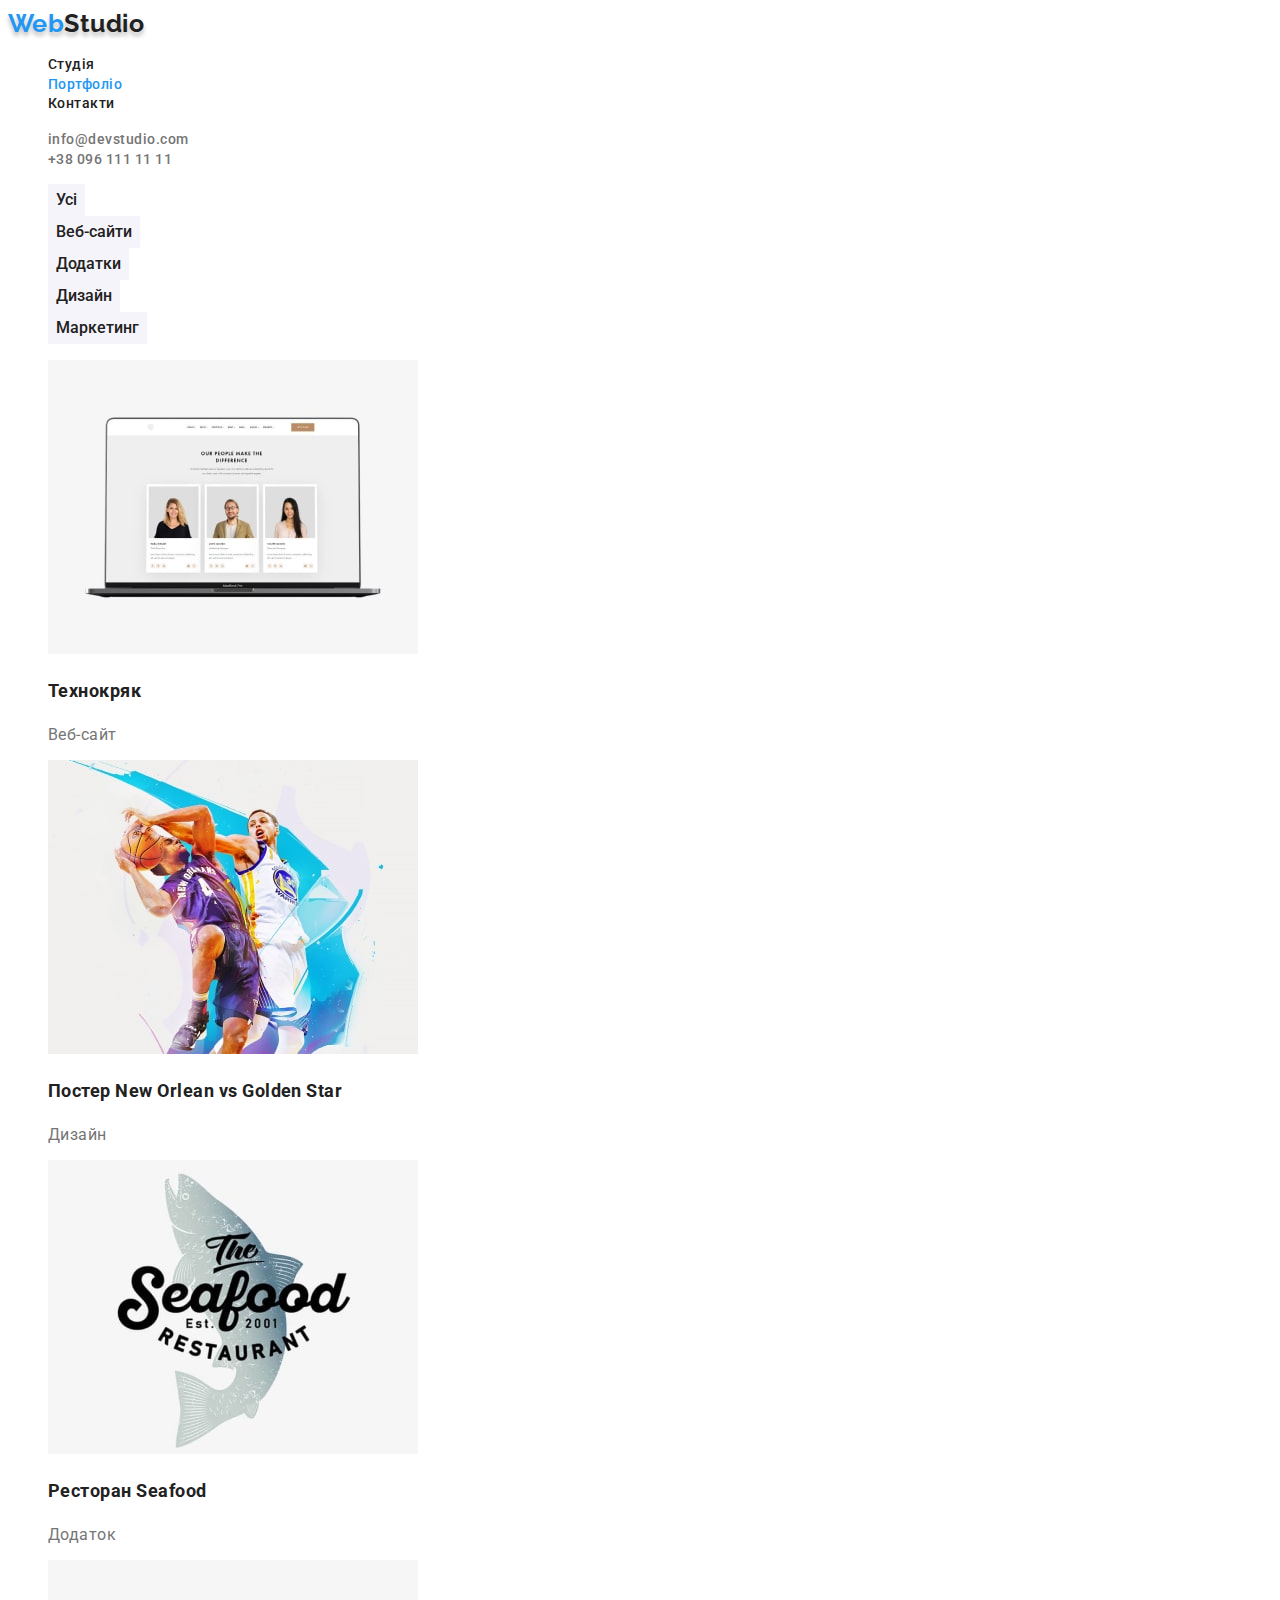
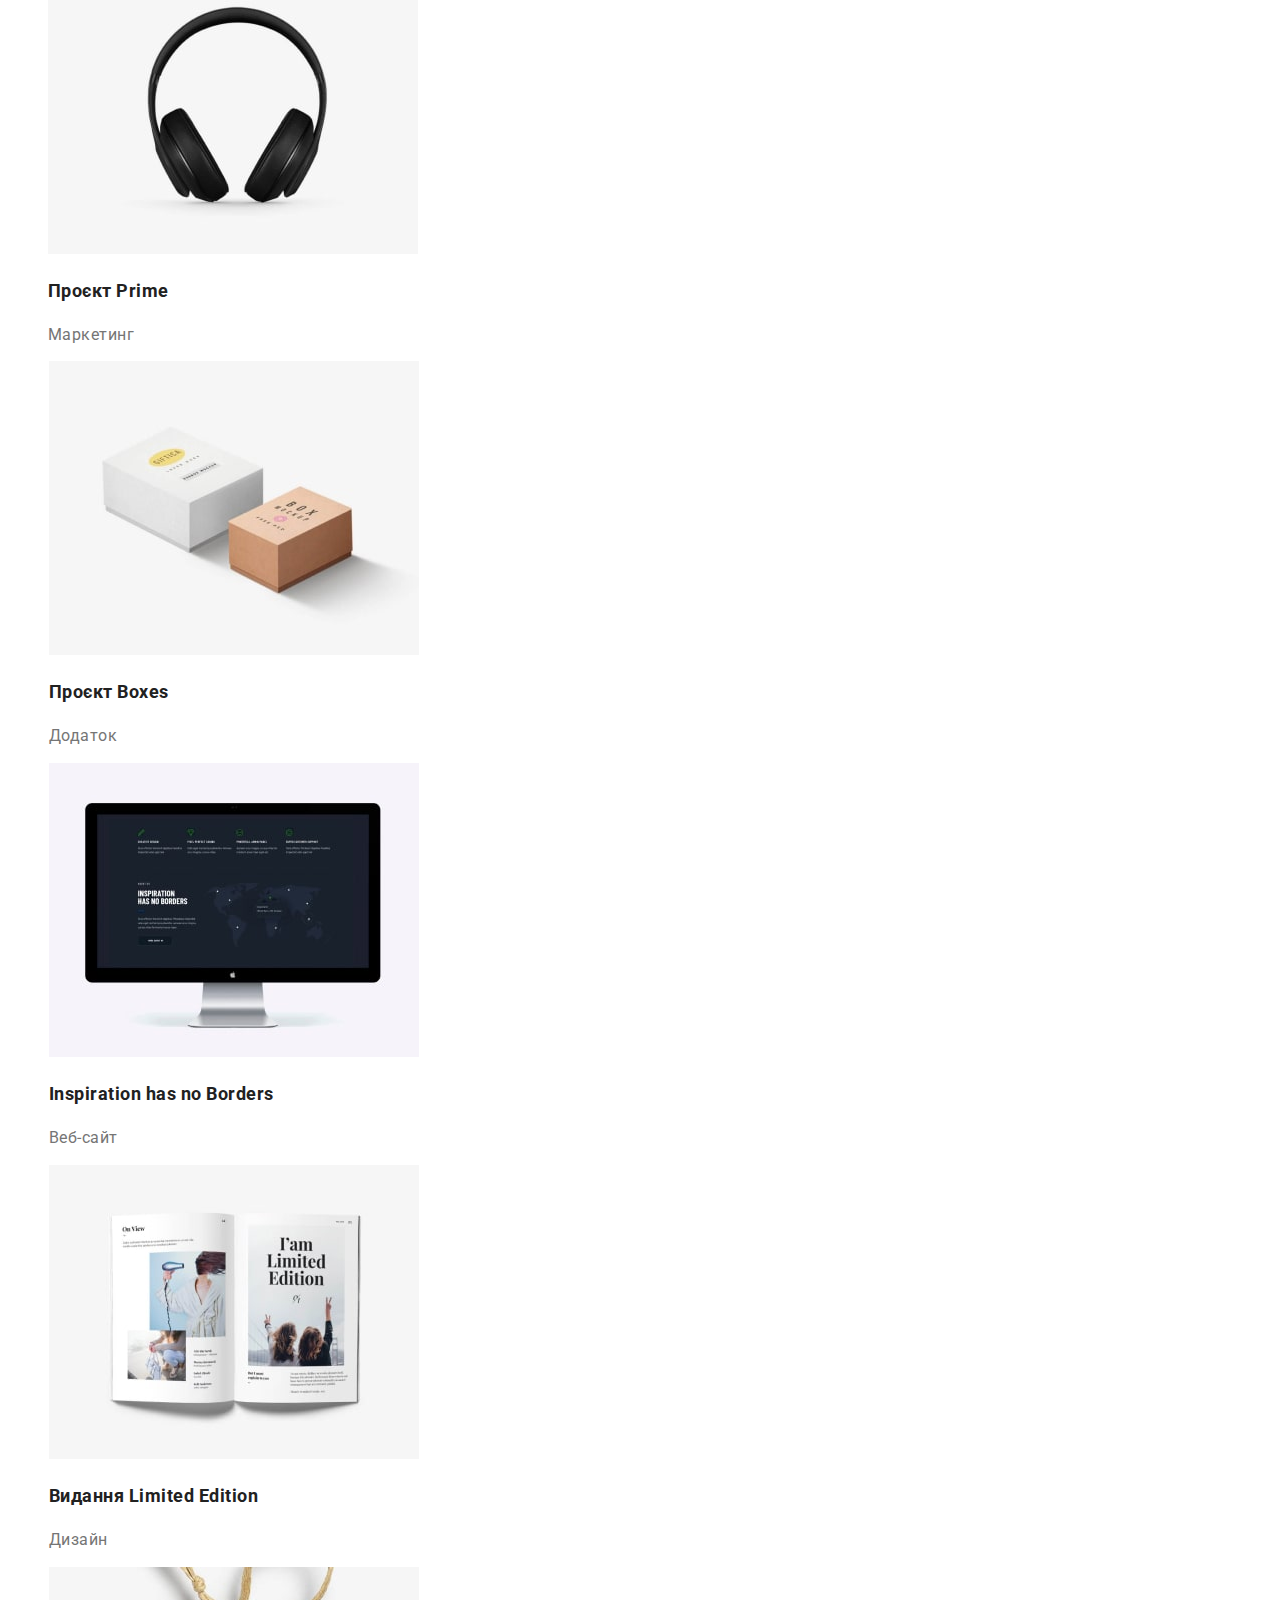
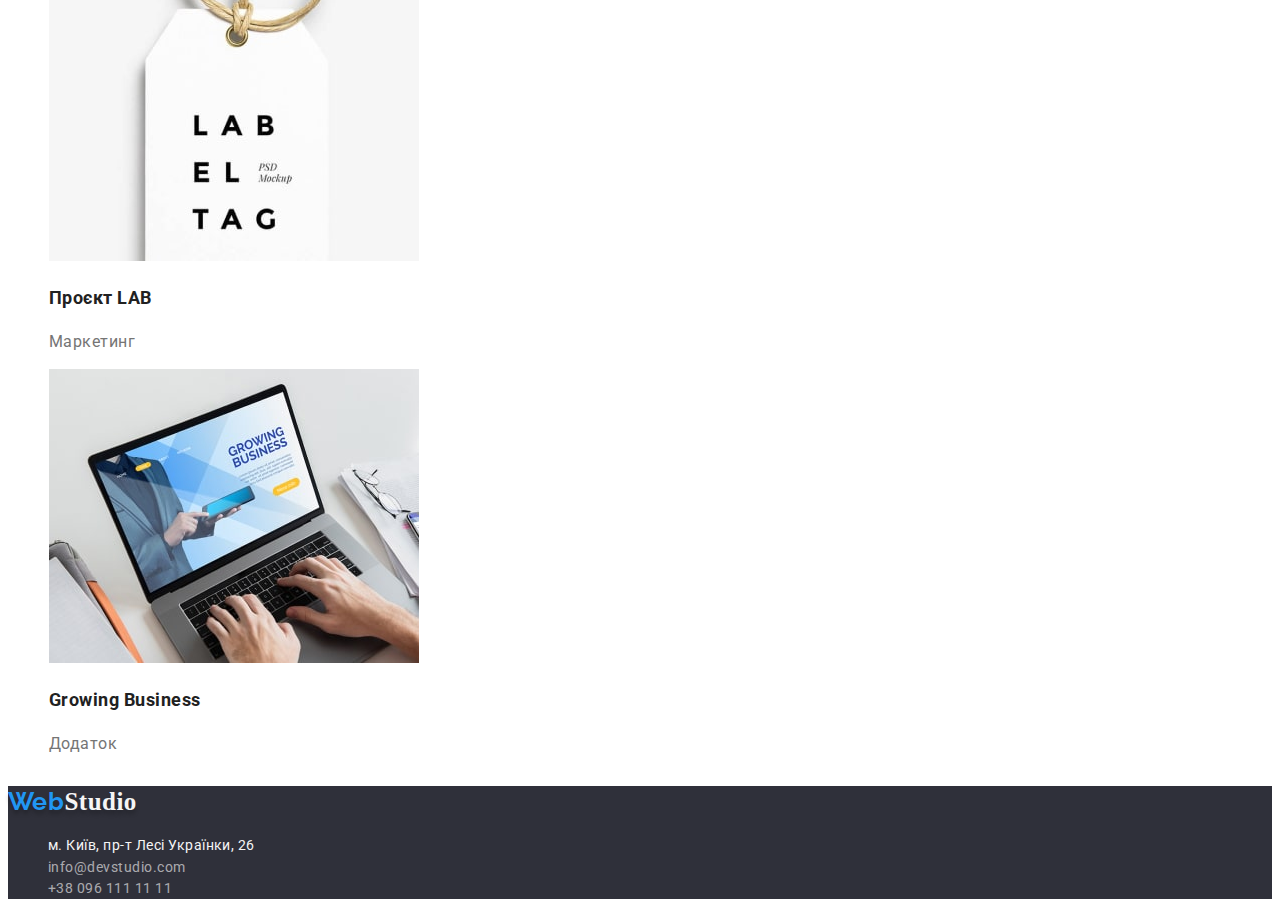
==== portfolio.html @ f878ff9f "Initial commit" ====
<!DOCTYPE html>
<html lang="uk">
<head>
    <meta charset="UTF-8">
    <meta http-equiv="X-UA-Compatible" content="IE=edge">
    <meta name="viewport" content="width=device-width, initial-scale=1.0">
    <title>Portfolio</title>
    <link href="https://fonts.googleapis.com/css2?family=Raleway:ital,wght@1,700&family=Roboto:wght@400;500;700;900&display=swap" rel="stylesheet">
    <link rel="stylesheet" href="./css/styles.css">
</head>
<body>
    <header class="page_header">
        <a href="" class="logo link">Web<span class="part_logo">Studio</span></a>
        <nav>
            <ul class="site_nav">
             <li><a href="./index.html" class="nav_links link">Студія</a></li>
             <li><a href="./portfolio.html" class="nav_links current link">Портфоліо</a></li>
             <li><a href="" class="nav_links link">Контакти</a></li>
              </ul>
            </nav>
            <ul class="auth_nav">
                <li><a href="mailto.info@devstudio.com" class="auth_ref link">info@devstudio.com</a></li>
                <li><a href="tel:+380961111111" class="auth_ref link">+38 096 111 11 11</a></li>
            </ul>
        </header>
        <main>
            <section>
                <h1 hidden>Портфоліо</h1>
<ul>
    <li><button type="button" class="buttons">Усі</button></li>
    <li><button type="button" class="buttons">Веб-сайти</button></li>
    <li><button type="button" class="buttons">Додатки</button></li>
    <li><button type="button" class="buttons">Дизайн</button></li>
    <li><button type="button" class="buttons">Маркетинг</button></li>
</ul>
</section>
<section>
    <ul>
        <li>
            <img src="./images/technokryak.jpg" alt="Технокряк" width="370">
            <h2 class="card_titile">Технокряк</h2>
            <p>Веб-сайт</p>
        </li>
        <li>
            <img src="./images/basketball.jpg" alt="Баскетбольний постер" width="370">
            <h2 class="card_titile">Постер New Orlean vs Golden Star</h2>
            <p>Дизайн</p>
        </li>
        <li>
            <img src="./images/seafood_restaurant.jpg" alt="Ресторан-акула" width="370">
            <h2 class="card_titile">Ресторан Seafood</h2>
            <p>Додаток</p>
        </li>
        <li>
            <img src="./images/headphones.jpg" alt="Навушники" width="370">
            <h2 class="card_titile">Проєкт Prime</h2>
            <p>Маркетинг</p>
        </li>
    </ul>
</section>

<section>
        <ul>
        <li class="card_item">
            <img src="./images/boxes.jpg" alt="Коробки" width="370">
            <h2 class="card_titile">Проєкт Boxes</h2>
            <p>Додаток</p>
        </li>
        <li class="card_item">
            <img src="./images/pc.jpg" alt="Комп'ютер" width="370">
            <h2 lang="en" class="card_titile">Inspiration has no Borders</h2>
            <p>Веб-сайт</p>
        </li>
        <li class="card_item">
            <img src="./images/books.jpg" alt="Журнал" width="370">
            <h2 class="card_titile">Видання Limited Edition</h2>
            <p>Дизайн</p>
        </li>
        <li class="card_item">
            <img src="./images/lab.jpg" alt="Етикетка" width="370">
            <h2 class="card_titile">Проєкт LAB</h2>
            <p>Маркетинг</p>
        </li>
        <li class="card_item">
            <img src="./images/growing_business.jpg" alt="Ноутбук" width="370">
            <h2 lang="en" class="card_titile">Growing Business</h2>
            <p>Додаток</p>
        </li>
    </ul>
</section>
</main>
<footer class="footer">
    <a href ="" class="logo link">Web<span class="spart_logo">Studio</span></a>
    <address class="adress">
        <ul>
            <li><a href="https://www.google.com/maps/place/%D0%B1%D1%83%D0%BB.+%D0%9B%D0%B5%D1%81%D0%B8+%D0%A3%D0%BA%D1%80%D0%B0%D0%B8%D0%BD%D0%BA%D0%B8,+26,+%D0%9A%D0%B8%D0%B5%D0%B2,+02000/@50.4265841,30.5362025,17z/data=!4m13!1m7!3m6!1s0x40d4cf0e033ecbe9:0x57a4dffefec77da0!2z0LHRg9C7LiDQm9C10YHQuCDQo9C60YDQsNC40L3QutC4LCAyNiwg0JrQuNC10LIsIDAyMDAw!3b1!8m2!3d50.4265807!4d30.5383858!3m4!1s0x40d4cf0e033ecbe9:0x57a4dffefec77da0!8m2!3d50.4265807!4d30.5383858?hl=RU" 
                target = «_blank» rel="noopener noreferrer" class="link place">
                         м. Київ, пр-т Лесі Українки, 26</a></li>
            <li><a href="mailto.info@devstudio.com" class="link auth">info@devstudio.com</a></li>
            <li><a href="tel:+380961111111" class="link auth">+38 096 111 11 11</a></li>
        </ul>
        </address>
   </footer>
</body>
</html>
---- css/styles.css ----
/*цвет основного текста #212121 */
/*вторичний цвет текста #757575*/
/* белий #F5F5F5 */
/* акцент #2196F3 */
/* вторичний цвет фона #F5F4FA */


:root{
    --primary-text-color:#757575;
    --title-text-color:#212121;
    --accent-color:#2196F3;
    --background-hero: #2F303A;
    --white:#fff;
    --primary-background: #F5F5F5;
    --secondary-background:#F5F4FA;
    --shadow:rgba(0, 0, 0, 0.25);
}


body{
background-color:var(--white);
color: var(--primary-text-color) ;
font-family:Roboto, sans-serif;
letter-spacing: 0.03em;
}

/*Хедер*/

ul {
    list-style:none;
}


.logo{
    color: var(--accent-color);
    font-family:Raleway, sans-serif;
    font-weight: 700;
    font-size: 25px;
    line-height: calc(30/25);
    text-shadow: var(--shadow);
    text-shadow: 0px 4px 4px var(--shadow);
}
.link,
.adress,
.auth{
   text-decoration: none; 
}

.part_logo{
    color:var(--title-text-color);
    
}

.nav_links{
    color: var(--title-text-color);
    font-weight: 500;
    font-size: 14px;
    line-height: calc(16/12);
}

.nav_links:hover,
.nav_links:focus{
color: var(--accent-color);
}

.nav_links.current{
    color: var(--accent-color);
}

.auth_ref{
    color: var(--primary-text-color);
    text-decoration:none ;
    font-weight: 500;
    font-size: 14px;
    line-height: calc(16/12);
}
.auth_ref:hover,
.auth_ref:focus{
color: var(--accent-color);
}

/*Секція хіро*/

.main_title{
    color: var(--primary-background);
    font-weight: 900;
    font-size: 44px;
    line-height: calc(60/44);
    text-align: center;
}

.hero,
.footer{
     background-color: var(--background-hero);
}

.button{
color: var(--primary-background);
background-color: var(--accent-color);
border-color: transparent;
font-family: inherit;
cursor: pointer;
font-weight: 700;
font-size: 16px;
line-height: 30px;
display: flex;
align-items: center;
text-align: center;
letter-spacing: 0.06em;
}

.buttons{
    color: var(--title-text-color);
    background-color: var(--secondary-background);
    border-color: transparent;
    font-family: inherit;
    cursor: pointer;
    font-weight: 500;
    font-size: 16px;
    line-height: calc(26/16);
    text-align: center;
}
.buttons:hover,
.buttons:focus{
    color: var(--primary-background);
    background-color: var(--accent-color);
    border-color: transparent;
}

.section_title,
.features_title{
  color: var(--title-text-color);  
}

/*Секція фічі*/
.features_title{
    font-size: 14px;
    line-height: calc(16/14);
    text-transform: uppercase;
}
.features_title,
.team_member{
    color: var(--title-text-color);
}

.features_text,
.team_text{
    color: var(--primary-text-color);
}
.features_text{
    font-size: 14px;
    line-height: calc(24/14);
}
/*Секція картинок*/
.section_title{
font-size: 36px;
line-height: calc(42/36);
text-align: center;
}
/*Наша команда*/
.picture{
    background: var(--white);
    box-shadow: 0px 1px 3px rgba(0, 0, 0, 0.12), 0px 1px 1px rgba(0, 0, 0, 0.14), 0px 2px 1px rgba(0, 0, 0, 0.2);
    border-radius: 0px 0px 4px 4px;
}
.team_section{
background-color:var(--secondary-background);
}
.section_title{
    font-size: 36px;
    line-height: calc(42/36);
    text-align: center;
}
.team_member{
    font-size: 16px;
    line-height: calc(19/16);
    text-align: center;
}
.team_text{
    font-size: 16px;
    line-height: calc(19/16);
    text-align: center;
}

/*Футер*/
.spart_logo{
    color: var(--primary-background);
    font-family: Raleway sans-serif;
    font-weight: 700;
    font-size: 25px;
    line-height: calc(30/25);
}

.place{
    color: var(--primary-background);
    font-style: normal;
    font-weight: 400;
    font-size: 14px;
    line-height: calc(24/14);
}

.auth{
font-style: normal;
font-weight: 400;
font-size: 14px;
line-height: calc(21/14);
color: rgba(255, 255, 255, 0.6);
}
.place:hover,
.auth:hover{
    color: var(--accent-color);
}

/* Друга сторінка*/
.card_item{
    background: var(--white);
    border: 1px solid var(--white);
}
.card_titile{
color: var(--title-text-color);
font-weight: 700;
font-size: 18px;
line-height: calc(36/18);
}
.card_text{
color: var(--primary-text-color);
font-weight: 400;
font-size: 16px;
line-height: calc(30/16);
}
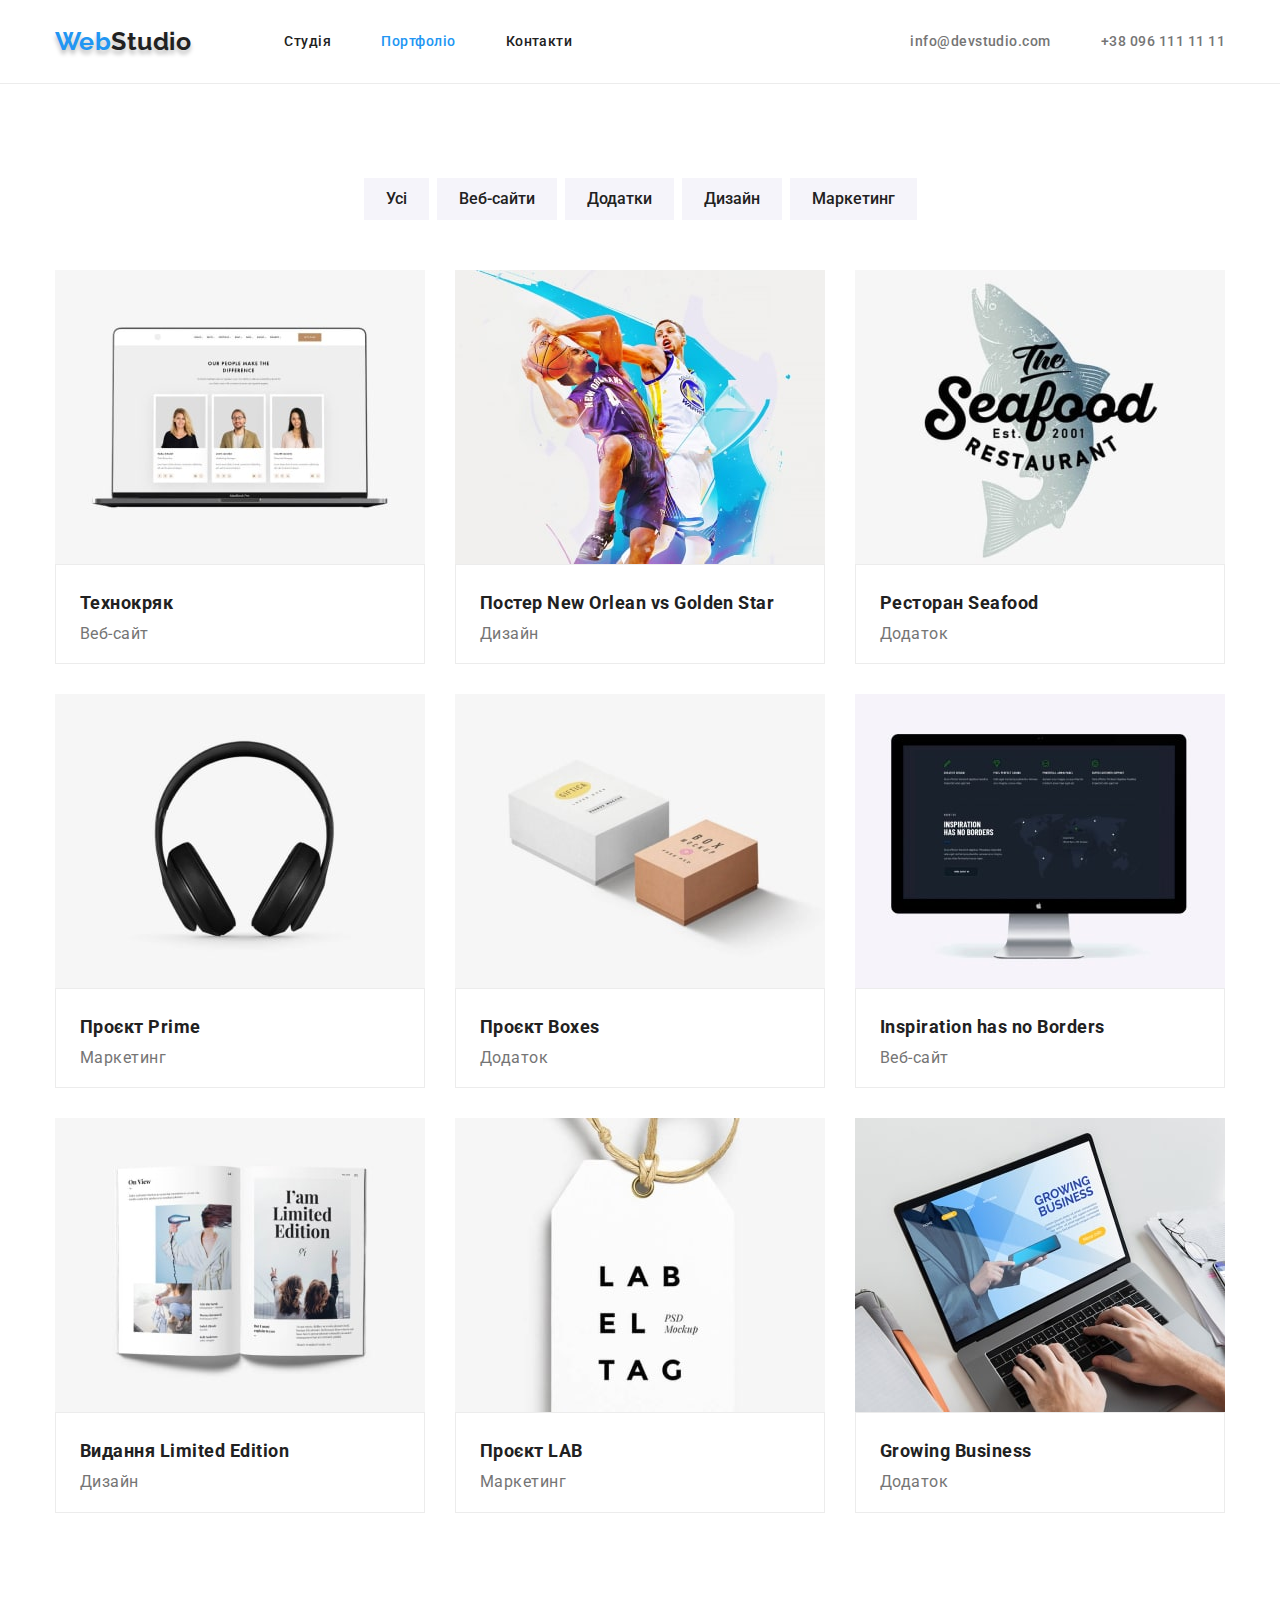
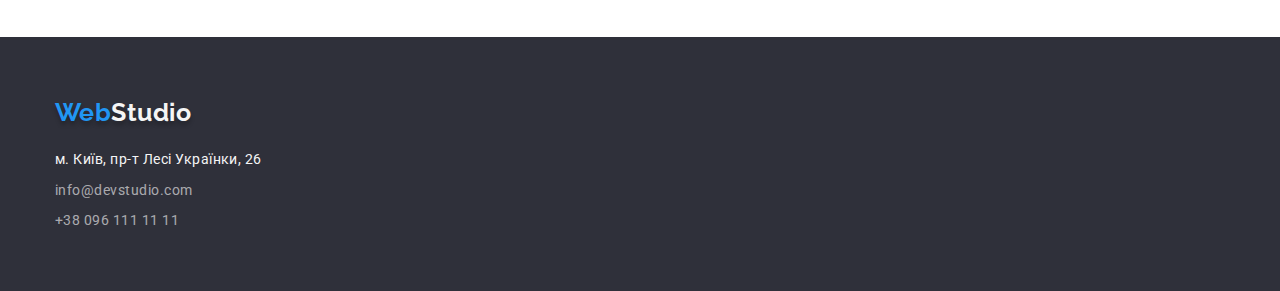
==== commit cb367ff6: "task3" ====
--- a/portfolio.html
+++ b/portfolio.html
@@ -6,100 +6,124 @@
     <meta name="viewport" content="width=device-width, initial-scale=1.0">
     <title>Portfolio</title>
     <link href="https://fonts.googleapis.com/css2?family=Raleway:ital,wght@1,700&family=Roboto:wght@400;500;700;900&display=swap" rel="stylesheet">
+    <link rel="stylesheet" href="https://cdnjs.cloudflare.com/ajax/libs/modern-normalize/1.1.0/modern-normalize.min.css">
     <link rel="stylesheet" href="./css/styles.css">
 </head>
 <body>
     <header class="page_header">
-        <a href="" class="logo link">Web<span class="part_logo">Studio</span></a>
-        <nav>
-            <ul class="site_nav">
-             <li><a href="./index.html" class="nav_links link">Студія</a></li>
-             <li><a href="./portfolio.html" class="nav_links current link">Портфоліо</a></li>
-             <li><a href="" class="nav_links link">Контакти</a></li>
+        <div class="port_line">
+        <div class="container header_block">
+             <a href="" class="logo link">Web<span class="part_logo">Studio</span></a>
+             <nav>
+           <ul class="site_nav">
+                 <li class="nav_item"><a href="./index.html" class="nav_links  link">Студія</a></li>
+                 <li class="nav_item"><a href="./portfolio.html" class="nav_links current link">Портфоліо</a></li>
+                 <li class="nav_item"><a href="" class="nav_links link">Контакти</a></li>
               </ul>
             </nav>
-            <ul class="auth_nav">
-                <li><a href="mailto.info@devstudio.com" class="auth_ref link">info@devstudio.com</a></li>
-                <li><a href="tel:+380961111111" class="auth_ref link">+38 096 111 11 11</a></li>
-            </ul>
-        </header>
+             <ul class="auth_nav">
+                <li class="auth_item"><a href="mailto.info@devstudio.com" class="auth_ref link">info@devstudio.com</a></li>
+                <li class="auth_item"><a href="tel:+380961111111" class="auth_ref link">+38 096 111 11 11</a></li>
+             </ul>
+        </div>
+    </div>
+        </header>    
         <main>
-            <section>
-                <h1 hidden>Портфоліо</h1>
-<ul>
-    <li><button type="button" class="buttons">Усі</button></li>
-    <li><button type="button" class="buttons">Веб-сайти</button></li>
-    <li><button type="button" class="buttons">Додатки</button></li>
-    <li><button type="button" class="buttons">Дизайн</button></li>
-    <li><button type="button" class="buttons">Маркетинг</button></li>
+            <section class="section">
+                <div class="container">
+              <h1 hidden>Портфоліо</h1>
+              <ul class="blist">
+    <li class="bitem"><button type="button" class="buttons">Усі</button></li>
+    <li class="bitem"><button type="button" class="buttons">Веб-сайти</button></li>
+    <li class="bitem"><button type="button" class="buttons">Додатки</button></li>
+    <li class="bitem"><button type="button" class="buttons">Дизайн</button></li>
+    <li class="bitem"><button type="button" class="buttons">Маркетинг</button></li>
 </ul>
-</section>
-<section>
-    <ul>
-        <li>
+    <ul class="card_list">
+        <li class="card_item">
             <img src="./images/technokryak.jpg" alt="Технокряк" width="370">
+            <div class="card_box">
             <h2 class="card_titile">Технокряк</h2>
             <p>Веб-сайт</p>
+        </div>
         </li>
-        <li>
+        <li class="card_item">
             <img src="./images/basketball.jpg" alt="Баскетбольний постер" width="370">
+            <div class="card_box">
             <h2 class="card_titile">Постер New Orlean vs Golden Star</h2>
             <p>Дизайн</p>
+        </div>
         </li>
-        <li>
+        <li class="card_item">
             <img src="./images/seafood_restaurant.jpg" alt="Ресторан-акула" width="370">
+            <div class="card_box">
             <h2 class="card_titile">Ресторан Seafood</h2>
             <p>Додаток</p>
+        </div>
+        </ul>
         </li>
-        <li>
+        <ul class="card_list">
+        <li class="card_item">
             <img src="./images/headphones.jpg" alt="Навушники" width="370">
+            <div class="card_box">
             <h2 class="card_titile">Проєкт Prime</h2>
             <p>Маркетинг</p>
+        </div>
         </li>
-    </ul>
-</section>
-
-<section>
-        <ul>
         <li class="card_item">
             <img src="./images/boxes.jpg" alt="Коробки" width="370">
+            <div class="card_box">
             <h2 class="card_titile">Проєкт Boxes</h2>
             <p>Додаток</p>
+        </div>
         </li>
         <li class="card_item">
             <img src="./images/pc.jpg" alt="Комп'ютер" width="370">
+            <div class="card_box">
             <h2 lang="en" class="card_titile">Inspiration has no Borders</h2>
             <p>Веб-сайт</p>
+        </div>
+        </ul>
         </li>
+        <ul class="card_list">
         <li class="card_item">
             <img src="./images/books.jpg" alt="Журнал" width="370">
+            <div class="card_box">
             <h2 class="card_titile">Видання Limited Edition</h2>
             <p>Дизайн</p>
+        </div>
         </li>
         <li class="card_item">
             <img src="./images/lab.jpg" alt="Етикетка" width="370">
+            <div class="card_box">
             <h2 class="card_titile">Проєкт LAB</h2>
             <p>Маркетинг</p>
+        </div>
         </li>
         <li class="card_item">
             <img src="./images/growing_business.jpg" alt="Ноутбук" width="370">
+            <div class="card_box">
             <h2 lang="en" class="card_titile">Growing Business</h2>
             <p>Додаток</p>
+        </div>
+        </ul>
         </li>
     </ul>
+</div>
 </section>
 </main>
 <footer class="footer">
-    <a href ="" class="logo link">Web<span class="spart_logo">Studio</span></a>
+    <div class="container">
+    <a href ="" class="logo flogo link">Web<span class="spart_logo">Studio</span></a>
     <address class="adress">
-        <ul>
-            <li><a href="https://www.google.com/maps/place/%D0%B1%D1%83%D0%BB.+%D0%9B%D0%B5%D1%81%D0%B8+%D0%A3%D0%BA%D1%80%D0%B0%D0%B8%D0%BD%D0%BA%D0%B8,+26,+%D0%9A%D0%B8%D0%B5%D0%B2,+02000/@50.4265841,30.5362025,17z/data=!4m13!1m7!3m6!1s0x40d4cf0e033ecbe9:0x57a4dffefec77da0!2z0LHRg9C7LiDQm9C10YHQuCDQo9C60YDQsNC40L3QutC4LCAyNiwg0JrQuNC10LIsIDAyMDAw!3b1!8m2!3d50.4265807!4d30.5383858!3m4!1s0x40d4cf0e033ecbe9:0x57a4dffefec77da0!8m2!3d50.4265807!4d30.5383858?hl=RU" 
+        <ul class="adress_list">
+            <li class="adress_item"><a href="https://www.google.com/maps/place/%D0%B1%D1%83%D0%BB.+%D0%9B%D0%B5%D1%81%D0%B8+%D0%A3%D0%BA%D1%80%D0%B0%D0%B8%D0%BD%D0%BA%D0%B8,+26,+%D0%9A%D0%B8%D0%B5%D0%B2,+02000/@50.4265841,30.5362025,17z/data=!4m13!1m7!3m6!1s0x40d4cf0e033ecbe9:0x57a4dffefec77da0!2z0LHRg9C7LiDQm9C10YHQuCDQo9C60YDQsNC40L3QutC4LCAyNiwg0JrQuNC10LIsIDAyMDAw!3b1!8m2!3d50.4265807!4d30.5383858!3m4!1s0x40d4cf0e033ecbe9:0x57a4dffefec77da0!8m2!3d50.4265807!4d30.5383858?hl=RU" 
                 target = «_blank» rel="noopener noreferrer" class="link place">
                          м. Київ, пр-т Лесі Українки, 26</a></li>
-            <li><a href="mailto.info@devstudio.com" class="link auth">info@devstudio.com</a></li>
-            <li><a href="tel:+380961111111" class="link auth">+38 096 111 11 11</a></li>
+            <li class="adress_item_sec"><a href="mailto.info@devstudio.com" class="link auth">info@devstudio.com</a></li>
+            <li class="adress_item_sec"><a href="tel:+380961111111" class="link auth">+38 096 111 11 11</a></li>
         </ul>
         </address>
-   </footer>
+    </div>
 </body>
 </html>--- a/css/styles.css
+++ b/css/styles.css
@@ -4,6 +4,23 @@
 /* акцент #2196F3 */
 /* вторичний цвет фона #F5F4FA */
 
+html{
+    box-sizing: border-box;
+}
+img {
+    display: block;
+    max-width: 100%;
+    height: auto;
+  }
+  h1,h2,h3,a,p,li{
+    margin-top: 0;
+    margin-bottom: 0;
+  }
+*,
+*::after,
+*::before{
+    box-sizing: inherit;
+}
 
 :root{
     --primary-text-color:#757575;
@@ -14,26 +31,50 @@
     --primary-background: #F5F5F5;
     --secondary-background:#F5F4FA;
     --shadow:rgba(0, 0, 0, 0.25);
+    --line: #ECECEC;
 }
 
 
 body{
+margin: 0;
 background-color:var(--white);
 color: var(--primary-text-color) ;
 font-family:Roboto, sans-serif;
 letter-spacing: 0.03em;
 }
+.section.no_padding{
+    padding-top: 0;
+    padding-bottom: 0;
+}
+.section{
+    padding-top: 94px;
+    padding-bottom: 94px;
+}
+
+.container{
+    width: 1200px;
+    padding-left: 15px;
+    padding-right: 15px;
+    margin: 0 auto;
+
+}
 
 /*Хедер*/
+.header_block{
+    display: flex;
+    align-items: center;
+}
 
 ul {
     list-style:none;
+    padding: 0;
+    margin: 0;
 }
 
 
 .logo{
     color: var(--accent-color);
-    font-family:Raleway, sans-serif;
+    font-family:Raleway,serif;
     font-weight: 700;
     font-size: 25px;
     line-height: calc(30/25);
@@ -50,12 +91,22 @@
     color:var(--title-text-color);
     
 }
-
+.site_nav{
+    display: flex;
+    margin-left: 93px;
+}
+.site_nav .nav_item:not(:last-child){
+    margin-right:50px;
+   
+}
 .nav_links{
+    display: block;
     color: var(--title-text-color);
     font-weight: 500;
     font-size: 14px;
     line-height: calc(16/12);
+    padding-top: 32px;
+    padding-bottom: 32px;
 }
 
 .nav_links:hover,
@@ -66,13 +117,22 @@
 .nav_links.current{
     color: var(--accent-color);
 }
-
+.auth_nav{
+    display: flex;
+    margin-left: auto;
+}
+.auth_nav .auth_item + .auth_item{
+    margin-left: 50px; 
+}
 .auth_ref{
     color: var(--primary-text-color);
     text-decoration:none ;
     font-weight: 500;
     font-size: 14px;
     line-height: calc(16/12);
+    padding-top: 32px;
+    padding-bottom: 32px;
+    display: block;
 }
 .auth_ref:hover,
 .auth_ref:focus{
@@ -87,14 +147,24 @@
     font-size: 44px;
     line-height: calc(60/44);
     text-align: center;
-}
-
+    margin-top: 0;
+    margin-bottom: 0;
+    
+}
 .hero,
 .footer{
-     background-color: var(--background-hero);
-}
+    background-color: var(--background-hero);
+
+}
+
+.hero{
+    padding-top: 200px;
+    padding-bottom: 200px;
+    text-align: center;
+ }
 
 .button{
+display: inline-block;
 color: var(--primary-background);
 background-color: var(--accent-color);
 border-color: transparent;
@@ -103,10 +173,154 @@
 font-weight: 700;
 font-size: 16px;
 line-height: 30px;
-display: flex;
-align-items: center;
+letter-spacing: 0.06em;
+padding: 10px 32px;
+box-shadow: 0px 4px 4px rgba(0, 0, 0, 0.15);
+border-radius: 4px;
+min-width: 220px;
+max-height: 50px;
+margin-top: 30px;
+
+}
+
+
+.section_title,
+.features_title{
+  color: var(--title-text-color);  
+}
+
+/*Секція фічі*/
+.features{
+    display: flex;
+    align-items: center;
+}
+/*.features_item{
+    display: flex;
+    margin: auto;
+}*/
+
+.features .features_item+.features_item{
+margin-left: 30px;
+}
+.features_title{
+    font-size: 14px;
+    line-height: calc(16/14);
+    text-transform: uppercase;
+    margin-bottom: 10px;
+}
+.features_title,
+.team_member{
+    color: var(--title-text-color);
+}
+
+.features_text,
+.team_text{
+    color: var(--primary-text-color);
+}
+.features_text{
+    font-size: 14px;
+    line-height: calc(24/14);
+}
+/*Секція картинок*/
+.we_do{
+    display: flex;
+}
+.we_do .we_do_item+.we_do_item{
+margin-left: 30px;
+}
+.section_title{
+font-size: 36px;
+margin-top: 0;
+margin-bottom: 50px;
+line-height: calc(42/36);
 text-align: center;
-letter-spacing: 0.06em;
+
+}
+/*Наша команда*/
+.piclist{
+    display: flex;
+}
+.picture{
+    background: var(--white);
+    box-shadow: 0px 1px 3px rgba(0, 0, 0, 0.12), 0px 1px 1px rgba(0, 0, 0, 0.14), 0px 2px 1px rgba(0, 0, 0, 0.2);
+    border-radius: 0px 0px 4px 4px;
+    padding-bottom: 30px;
+}
+
+.piclist .picture+.picture{
+    margin-left: 30px;
+}
+.team_section{
+background-color:var(--secondary-background);
+}
+
+.team_member{
+    font-size: 16px;
+    line-height: calc(19/16);
+    text-align: center;
+    margin-top: 30px;
+    margin-bottom: 10px;
+}
+.team_text{
+    font-size: 16px;
+    line-height: calc(19/16);
+    text-align: center;
+}
+
+/*Футер*/
+.adress_list{
+    margin-top: 20px;
+}
+.footer{
+    padding-bottom: 60px;
+    padding-top: 60px;
+}
+
+.spart_logo{
+    color: var(--primary-background);
+    font-family: Raleway,sans-serif;
+    font-weight: 700;
+    font-size: 25px;
+    line-height: calc(30/25);
+}
+
+.place{
+    color: var(--primary-background);
+    font-style: normal;
+    font-weight: 400;
+    font-size: 14px;
+    line-height: calc(24/14);
+    margin-bottom: 9px;
+ 
+}
+.adress_item{
+    margin-bottom: 9px;
+}
+.adress_item_sec:not(:last-child){
+    margin-bottom: 9px;
+}
+.auth{
+font-style: normal;
+font-weight: 400;
+font-size: 14px;
+line-height: calc(21/14);
+color: rgba(255, 255, 255, 0.6);
+margin-bottom: 9px;
+
+}
+
+.place:hover,
+.auth:hover{
+    color: var(--accent-color);
+}
+
+/* Друга сторінка*/
+.port_line{
+    border-bottom: 1px solid var(--line);
+}
+.blist{
+    display: flex;
+    justify-content: center;
 }
 
 .buttons{
@@ -118,113 +332,51 @@
     font-weight: 500;
     font-size: 16px;
     line-height: calc(26/16);
-    text-align: center;
-}
+    margin-bottom: 50px;
+    padding: 6px 20px;
+    
+}
+.blist .bitem:not(:first-child){
+margin-left: 8px;
+}
+
 .buttons:hover,
 .buttons:focus{
     color: var(--primary-background);
     background-color: var(--accent-color);
     border-color: transparent;
 }
-
-.section_title,
-.features_title{
-  color: var(--title-text-color);  
-}
-
-/*Секція фічі*/
-.features_title{
-    font-size: 14px;
-    line-height: calc(16/14);
-    text-transform: uppercase;
-}
-.features_title,
-.team_member{
-    color: var(--title-text-color);
-}
-
-.features_text,
-.team_text{
-    color: var(--primary-text-color);
-}
-.features_text{
-    font-size: 14px;
-    line-height: calc(24/14);
-}
-/*Секція картинок*/
-.section_title{
-font-size: 36px;
-line-height: calc(42/36);
-text-align: center;
-}
-/*Наша команда*/
-.picture{
-    background: var(--white);
-    box-shadow: 0px 1px 3px rgba(0, 0, 0, 0.12), 0px 1px 1px rgba(0, 0, 0, 0.14), 0px 2px 1px rgba(0, 0, 0, 0.2);
-    border-radius: 0px 0px 4px 4px;
-}
-.team_section{
-background-color:var(--secondary-background);
-}
-.section_title{
-    font-size: 36px;
-    line-height: calc(42/36);
-    text-align: center;
-}
-.team_member{
-    font-size: 16px;
-    line-height: calc(19/16);
-    text-align: center;
-}
-.team_text{
-    font-size: 16px;
-    line-height: calc(19/16);
-    text-align: center;
-}
-
-/*Футер*/
-.spart_logo{
-    color: var(--primary-background);
-    font-family: Raleway sans-serif;
-    font-weight: 700;
-    font-size: 25px;
-    line-height: calc(30/25);
-}
-
-.place{
-    color: var(--primary-background);
-    font-style: normal;
-    font-weight: 400;
-    font-size: 14px;
-    line-height: calc(24/14);
-}
-
-.auth{
-font-style: normal;
-font-weight: 400;
-font-size: 14px;
-line-height: calc(21/14);
-color: rgba(255, 255, 255, 0.6);
-}
-.place:hover,
-.auth:hover{
-    color: var(--accent-color);
-}
-
-/* Друга сторінка*/
+.card_list{
+    display: flex;
+    flex-wrap: wrap;
+}
 .card_item{
     background: var(--white);
-    border: 1px solid var(--white);
-}
+   }
+.card_box{
+     border: 1px solid var(--line);
+     padding-bottom: 20px;
+     padding-left: 24px; 
+}
+.card_list .card_item+.card_item{
+    margin-left: auto;
+}
+.card_item{
+    margin-bottom: 30px;
+}
+
 .card_titile{
 color: var(--title-text-color);
 font-weight: 700;
 font-size: 18px;
 line-height: calc(36/18);
+margin-top: 20px;
+margin-bottom: 4px;
 }
 .card_text{
 color: var(--primary-text-color);
 font-weight: 400;
 font-size: 16px;
 line-height: calc(30/16);
+
 }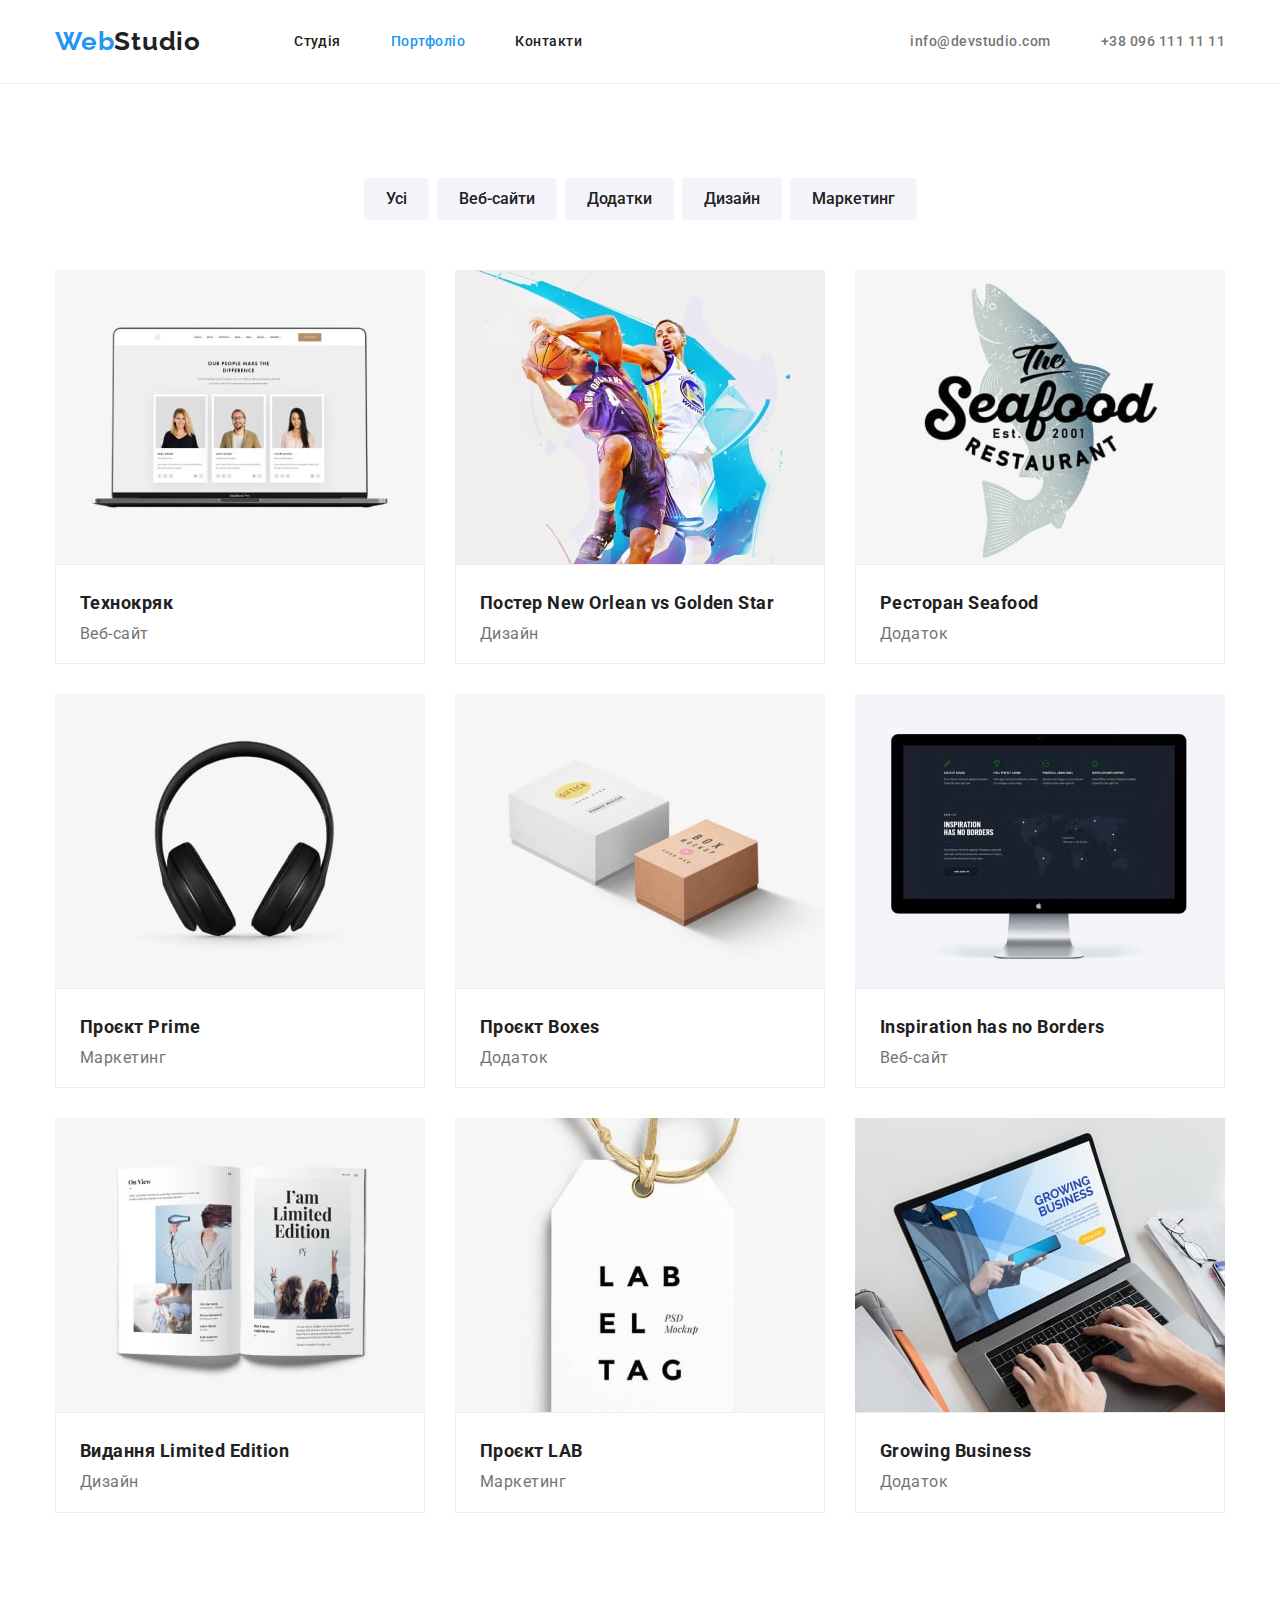
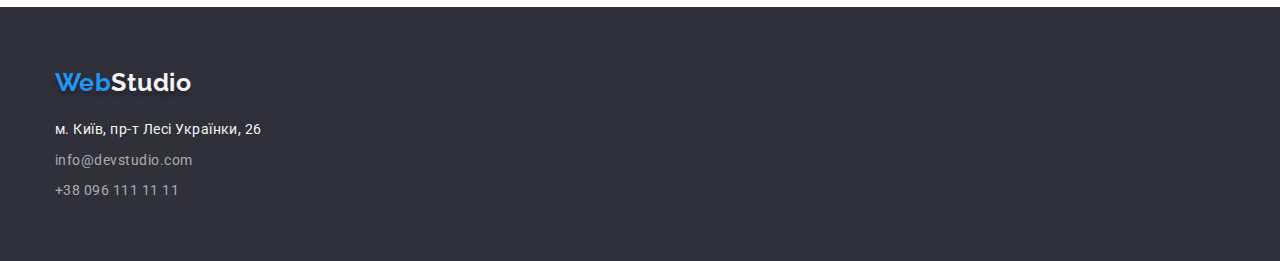
==== commit 62b81add: "update1" ====
--- a/portfolio.html
+++ b/portfolio.html
@@ -13,7 +13,7 @@
     <header class="page_header">
         <div class="port_line">
         <div class="container header_block">
-             <a href="" class="logo link">Web<span class="part_logo">Studio</span></a>
+             <a href="" class="logo link port_logo">Web<span class="part_logo">Studio</span></a>
              <nav>
            <ul class="site_nav">
                  <li class="nav_item"><a href="./index.html" class="nav_links  link">Студія</a></li>
@@ -60,9 +60,7 @@
             <h2 class="card_titile">Ресторан Seafood</h2>
             <p>Додаток</p>
         </div>
-        </ul>
         </li>
-        <ul class="card_list">
         <li class="card_item">
             <img src="./images/headphones.jpg" alt="Навушники" width="370">
             <div class="card_box">
@@ -83,9 +81,7 @@
             <h2 lang="en" class="card_titile">Inspiration has no Borders</h2>
             <p>Веб-сайт</p>
         </div>
-        </ul>
         </li>
-        <ul class="card_list">
         <li class="card_item">
             <img src="./images/books.jpg" alt="Журнал" width="370">
             <div class="card_box">
@@ -106,7 +102,6 @@
             <h2 lang="en" class="card_titile">Growing Business</h2>
             <p>Додаток</p>
         </div>
-        </ul>
         </li>
     </ul>
 </div>
--- a/css/styles.css
+++ b/css/styles.css
@@ -4,9 +4,7 @@
 /* акцент #2196F3 */
 /* вторичний цвет фона #F5F4FA */
 
-html{
-    box-sizing: border-box;
-}
+
 img {
     display: block;
     max-width: 100%;
@@ -16,11 +14,8 @@
     margin-top: 0;
     margin-bottom: 0;
   }
-*,
-*::after,
-*::before{
-    box-sizing: inherit;
-}
+
+
 
 :root{
     --primary-text-color:#757575;
@@ -44,7 +39,7 @@
 }
 .section.no_padding{
     padding-top: 0;
-    padding-bottom: 0;
+    
 }
 .section{
     padding-top: 94px;
@@ -315,12 +310,20 @@
 }
 
 /* Друга сторінка*/
+.port_logo{
+font-size: 26px;
+line-height: calc(31/26);
+letter-spacing: 0.03em;
+text-shadow: none;
+}
+
 .port_line{
     border-bottom: 1px solid var(--line);
 }
 .blist{
     display: flex;
     justify-content: center;
+    padding-bottom: 50px;
 }
 
 .buttons{
@@ -332,38 +335,46 @@
     font-weight: 500;
     font-size: 16px;
     line-height: calc(26/16);
-    margin-bottom: 50px;
     padding: 6px 20px;
-    
-}
-.blist .bitem:not(:first-child){
-margin-left: 8px;
-}
-
+    border-radius: 4px;
+}
 .buttons:hover,
 .buttons:focus{
     color: var(--primary-background);
     background-color: var(--accent-color);
     border-color: transparent;
-}
+    box-shadow: 0px 4px 4px rgba(0, 0, 0, 0.25), 0px 4px 4px rgba(0, 0, 0, 0.25), 0px 4px 4px rgba(0, 0, 0, 0.25);
+}
+
+.blist .bitem:not(:first-child){
+margin-left: 8px;
+}
+
+
+
 .card_list{
     display: flex;
     flex-wrap: wrap;
 }
 .card_item{
     background: var(--white);
+    margin-bottom: 30px;
+   }
+   .card_item:nth-child(n+7){
+    margin-bottom: 0;
    }
 .card_box{
      border: 1px solid var(--line);
      padding-bottom: 20px;
      padding-left: 24px; 
 }
-.card_list .card_item+.card_item{
-    margin-left: auto;
-}
-.card_item{
-    margin-bottom: 30px;
-}
+.card_list .card_item{
+    margin-right: 30px;
+}
+.card_item:nth-child(3n){
+    margin-right: 0;
+}
+
 
 .card_titile{
 color: var(--title-text-color);
